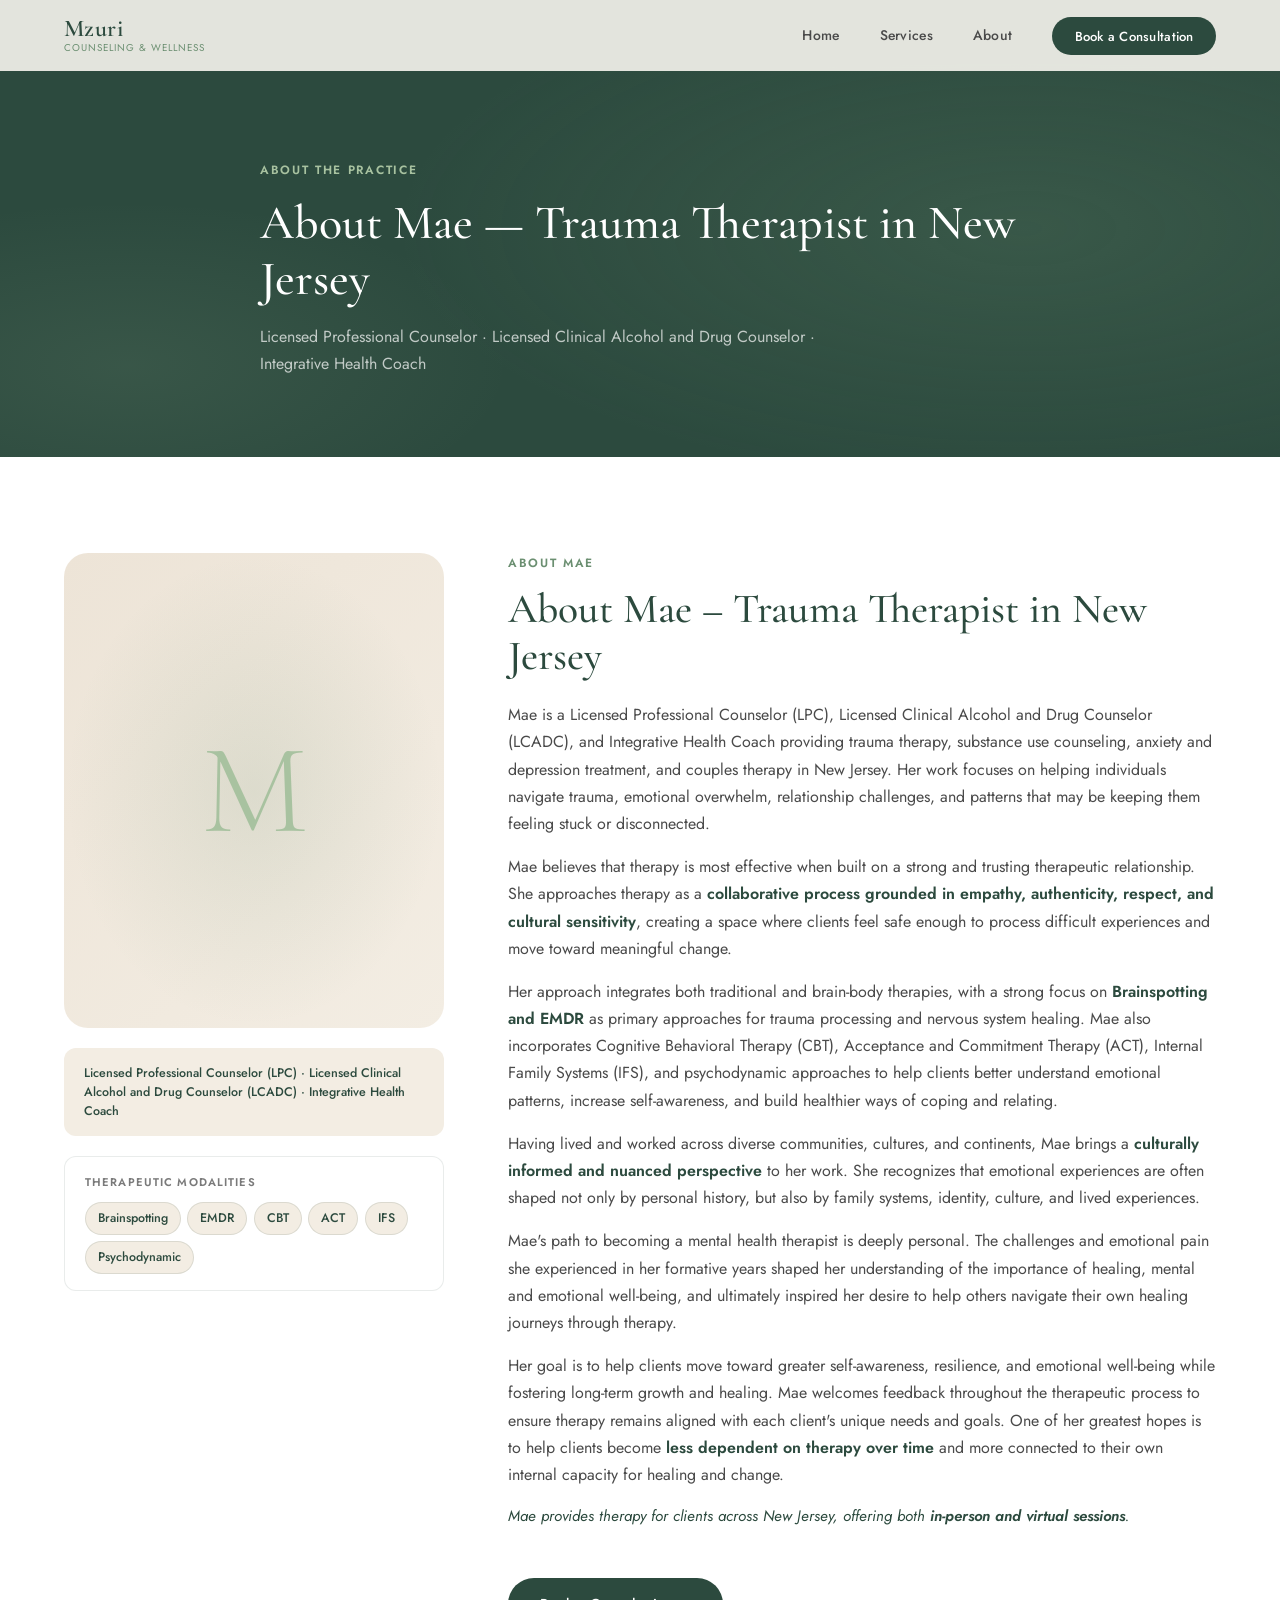
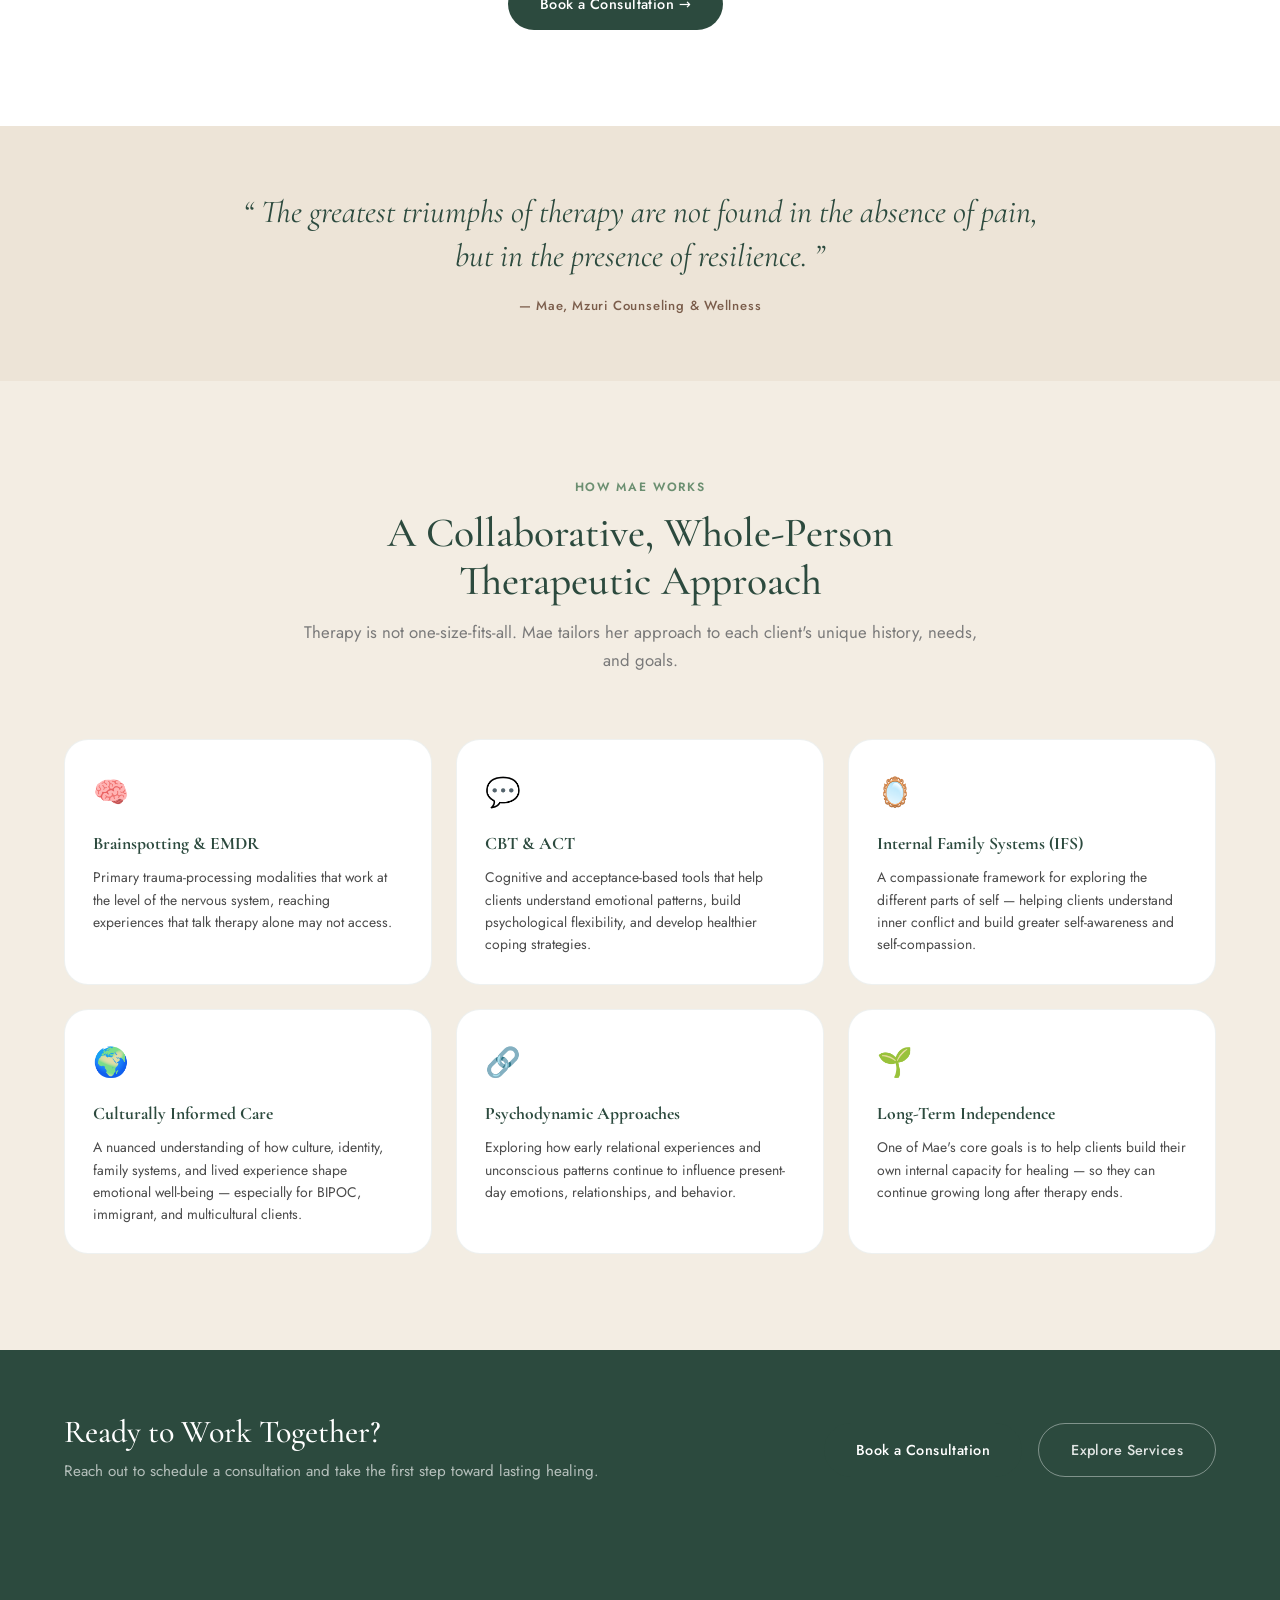
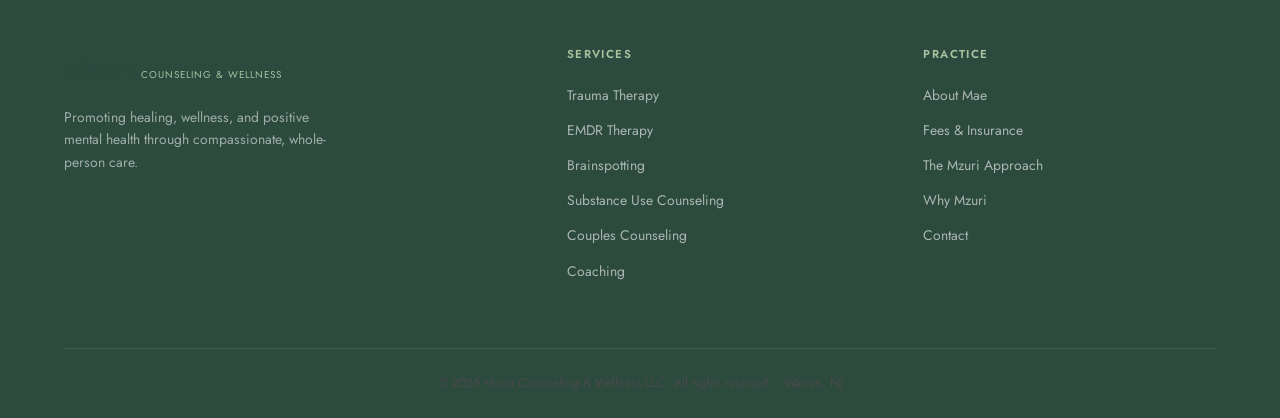
==== about.html @ 29becb75 "Version 2.0 Initial commit of V2.0 with redesign and new green/olive theme" ====
<!DOCTYPE html>
<html lang="en">
<head>
  <meta charset="UTF-8" />
  <meta name="viewport" content="width=device-width, initial-scale=1.0" />
  <meta name="description" content="About Mae — Licensed Professional Counselor (LPC), LCADC, and Integrative Health Coach providing trauma therapy, EMDR, and Brainspotting in New Jersey." />
  <meta name="keywords" content="trauma therapist NJ, LPC New Jersey, EMDR therapist NJ, brainspotting therapist NJ, culturally informed therapy NJ, Mae Mzuri Counseling" />
  <meta name="author" content="Mzuri Counseling & Wellness LLC" />
  <title>About Mae | Trauma Therapist NJ | Mzuri Counseling</title>
  <link rel="stylesheet" href="styles.css" />
  <link rel="preconnect" href="https://fonts.googleapis.com" />
  <link rel="preconnect" href="https://fonts.gstatic.com" crossorigin />
  <link href="https://fonts.googleapis.com/css2?family=Cormorant+Garamond:ital,wght@0,300;0,400;0,500;0,600;1,300;1,400&family=Jost:wght@300;400;500;600&display=swap" rel="stylesheet" />
</head>
<body class="page-about">

  <header class="site-header" id="site-header">
    <div class="container header-inner">
      <a href="index.html" class="logo">
        <span class="logo-primary">Mzuri</span>
        <span class="logo-secondary">Counseling &amp; Wellness</span>
      </a>
      <nav class="main-nav" id="main-nav">
        <ul>
          <li><a href="index.html" class="nav-link">Home</a></li>
          <li><a href="services.html" class="nav-link">Services</a></li>
          <li><a href="about.html" class="nav-link active">About</a></li>
          <li><a href="index.html#contact" class="nav-link nav-cta">Book a Consultation</a></li>
        </ul>
      </nav>
      <button class="hamburger" id="hamburger" aria-label="Toggle menu">
        <span></span><span></span><span></span>
      </button>
    </div>
  </header>

  <!-- PAGE HERO -->
  <section class="page-hero">
    <div class="container page-hero-content">
      <p class="hero-eyebrow">About the Practice</p>
      <h1>About Mae — Trauma Therapist in New Jersey</h1>
      <p class="hero-sub">Licensed Professional Counselor · Licensed Clinical Alcohol and Drug Counselor · Integrative Health Coach</p>
    </div>
  </section>

  <!-- MAIN ABOUT SECTION -->
  <section class="about section-pad" id="about">
    <div class="container about-grid">
      <div class="about-visual fade-in">
        <div class="about-photo-frame">
          <div class="about-photo-placeholder">
            <span class="about-initials">M</span>
          </div>
          <div class="about-badge-card">
            <p class="about-badge-text">Licensed Professional Counselor (LPC) · Licensed Clinical Alcohol and Drug Counselor (LCADC) · Integrative Health Coach</p>
          </div>
          <div class="about-modalities">
            <p class="about-modalities-label">Therapeutic Modalities</p>
            <div class="about-modality-tags">
              <span>Brainspotting</span>
              <span>EMDR</span>
              <span>CBT</span>
              <span>ACT</span>
              <span>IFS</span>
              <span>Psychodynamic</span>
            </div>
          </div>
        </div>
      </div>

      <div class="about-text fade-in delay-1">
        <p class="section-eyebrow">About Mae</p>
        <h2>About Mae – Trauma Therapist in New Jersey</h2>

        <p>Mae is a Licensed Professional Counselor (LPC), Licensed Clinical Alcohol and Drug Counselor (LCADC), and Integrative Health Coach providing trauma therapy, substance use counseling, anxiety and depression treatment, and couples therapy in New Jersey. Her work focuses on helping individuals navigate trauma, emotional overwhelm, relationship challenges, and patterns that may be keeping them feeling stuck or disconnected.</p>

        <p>Mae believes that therapy is most effective when built on a strong and trusting therapeutic relationship. She approaches therapy as a <strong>collaborative process grounded in empathy, authenticity, respect, and cultural sensitivity</strong>, creating a space where clients feel safe enough to process difficult experiences and move toward meaningful change.</p>

        <p>Her approach integrates both traditional and brain-body therapies, with a strong focus on <strong>Brainspotting and EMDR</strong> as primary approaches for trauma processing and nervous system healing. Mae also incorporates Cognitive Behavioral Therapy (CBT), Acceptance and Commitment Therapy (ACT), Internal Family Systems (IFS), and psychodynamic approaches to help clients better understand emotional patterns, increase self-awareness, and build healthier ways of coping and relating.</p>

        <p>Having lived and worked across diverse communities, cultures, and continents, Mae brings a <strong>culturally informed and nuanced perspective</strong> to her work. She recognizes that emotional experiences are often shaped not only by personal history, but also by family systems, identity, culture, and lived experiences.</p>

        <p>Mae's path to becoming a mental health therapist is deeply personal. The challenges and emotional pain she experienced in her formative years shaped her understanding of the importance of healing, mental and emotional well-being, and ultimately inspired her desire to help others navigate their own healing journeys through therapy.</p>

        <p>Her goal is to help clients move toward greater self-awareness, resilience, and emotional well-being while fostering long-term growth and healing. Mae welcomes feedback throughout the therapeutic process to ensure therapy remains aligned with each client's unique needs and goals. One of her greatest hopes is to help clients become <strong>less dependent on therapy over time</strong> and more connected to their own internal capacity for healing and change.</p>

        <p class="about-footer-note">Mae provides therapy for clients across New Jersey, offering both <strong>in-person and virtual sessions</strong>.</p>
        <a href="index.html#contact" class="btn btn-primary mt-2">Book a Consultation →</a>
      </div>
    </div>
  </section>

  <!-- QUOTE BANNER -->
  <section class="quote-banner">
    <div class="container">
      <blockquote class="site-quote fade-in">
        The greatest triumphs of therapy are not found in the absence of pain, but in the presence of resilience.
      </blockquote>
      <p class="site-quote-attr fade-in delay-1">— Mae, Mzuri Counseling &amp; Wellness</p>
    </div>
  </section>

  <!-- APPROACH DETAIL -->
  <section class="about-approach section-pad">
    <div class="container">
      <div class="section-header fade-in">
        <p class="section-eyebrow">How Mae Works</p>
        <h2>A Collaborative, Whole-Person Therapeutic Approach</h2>
        <p class="section-sub">Therapy is not one-size-fits-all. Mae tailors her approach to each client's unique history, needs, and goals.</p>
      </div>
      <div class="approach-detail-grid">
        <div class="approach-detail-card fade-in">
          <div class="adc-icon">🧠</div>
          <h4>Brainspotting &amp; EMDR</h4>
          <p>Primary trauma-processing modalities that work at the level of the nervous system, reaching experiences that talk therapy alone may not access.</p>
        </div>
        <div class="approach-detail-card fade-in delay-1">
          <div class="adc-icon">💬</div>
          <h4>CBT &amp; ACT</h4>
          <p>Cognitive and acceptance-based tools that help clients understand emotional patterns, build psychological flexibility, and develop healthier coping strategies.</p>
        </div>
        <div class="approach-detail-card fade-in delay-2">
          <div class="adc-icon">🪞</div>
          <h4>Internal Family Systems (IFS)</h4>
          <p>A compassionate framework for exploring the different parts of self — helping clients understand inner conflict and build greater self-awareness and self-compassion.</p>
        </div>
        <div class="approach-detail-card fade-in">
          <div class="adc-icon">🌍</div>
          <h4>Culturally Informed Care</h4>
          <p>A nuanced understanding of how culture, identity, family systems, and lived experience shape emotional well-being — especially for BIPOC, immigrant, and multicultural clients.</p>
        </div>
        <div class="approach-detail-card fade-in delay-1">
          <div class="adc-icon">🔗</div>
          <h4>Psychodynamic Approaches</h4>
          <p>Exploring how early relational experiences and unconscious patterns continue to influence present-day emotions, relationships, and behavior.</p>
        </div>
        <div class="approach-detail-card fade-in delay-2">
          <div class="adc-icon">🌱</div>
          <h4>Long-Term Independence</h4>
          <p>One of Mae's core goals is to help clients build their own internal capacity for healing — so they can continue growing long after therapy ends.</p>
        </div>
      </div>
    </div>
  </section>

  <!-- ABOUT CTA -->
  <section class="home-cta">
    <div class="container home-cta-inner fade-in">
      <div class="home-cta-text">
        <h2>Ready to Work Together?</h2>
        <p>Reach out to schedule a consultation and take the first step toward lasting healing.</p>
      </div>
      <div class="home-cta-actions">
        <a href="index.html#contact" class="btn btn-primary">Book a Consultation</a>
        <a href="services.html" class="btn btn-ghost-light">Explore Services</a>
      </div>
    </div>
  </section>

  <footer class="site-footer">
    <div class="container footer-inner">
      <div class="footer-brand">
        <span class="logo-primary">Mzuri</span>
        <span class="logo-secondary">Counseling &amp; Wellness</span>
        <p class="footer-tagline">Promoting healing, wellness, and positive mental health through compassionate, whole-person care.</p>
      </div>
      <div class="footer-links">
        <h4>Services</h4>
        <ul>
          <li><a href="services.html#trauma">Trauma Therapy</a></li>
          <li><a href="services.html#emdr">EMDR Therapy</a></li>
          <li><a href="services.html#brainspotting">Brainspotting</a></li>
          <li><a href="services.html#substance">Substance Use Counseling</a></li>
          <li><a href="services.html#couples">Couples Counseling</a></li>
          <li><a href="services.html#coaching">Coaching</a></li>
        </ul>
      </div>
      <div class="footer-links">
        <h4>Practice</h4>
        <ul>
          <li><a href="about.html">About Mae</a></li>
          <li><a href="rates.html">Fees &amp; Insurance</a></li>
          <li><a href="index.html#approach">The Mzuri Approach</a></li>
          <li><a href="index.html#different">Why Mzuri</a></li>
          <li><a href="index.html#contact">Contact</a></li>
        </ul>
      </div>
    </div>
    <div class="footer-bottom">
      <p>© 2025 Mzuri Counseling &amp; Wellness LLC. All rights reserved. · Warren, NJ</p>
    </div>
  </footer>

  <script src="main.js"></script>
</body>
</html>
---- styles.css ----
/* =========================================
   MZURI COUNSELING & WELLNESS
   Stylesheet — Refined Organic + Modern
   ========================================= */

/* === TOKENS & VARIABLES === */
:root {
  /* Core palette — warm earth + sage green (same brand feel, elevated) */
  --clr-forest:    #2C4A3E;   /* deep forest green — primary */
  --clr-sage:      #6B8F71;   /* sage green — secondary */
  --clr-sage-lt:   #A8C2A0;   /* light sage */
  --clr-earth:     #7A5C4A;   /* warm earth brown — accent */
  --clr-cream:     #F8F5EF;   /* warm off-white */
  --clr-sand:      #EDE4D7;   /* sand — card backgrounds */
  --clr-parchment: #F3EDE3;   /* parchment — section bg */
  --clr-text:      #2A2A2A;   /* near-black text */
  --clr-text-md:   #4A4A4A;   /* mid-grey text */
  --clr-text-lt:   #7A7A7A;   /* light text */
  --clr-white:     #FFFFFF;

  /* Typography */
  --font-display: 'Cormorant Garamond', Georgia, serif;
  --font-body:    'Jost', system-ui, sans-serif;

  /* Spacing */
  --sp-xs:   0.5rem;
  --sp-sm:   1rem;
  --sp-md:   2rem;
  --sp-lg:   4rem;
  --sp-xl:   6rem;
  --sp-2xl:  8rem;

  /* Radii */
  --r-sm:  4px;
  --r-md:  12px;
  --r-lg:  24px;
  --r-xl:  40px;

  /* Shadows */
  --shadow-card: 0 4px 24px rgba(44, 74, 62, 0.10);
  --shadow-lift: 0 12px 40px rgba(44, 74, 62, 0.15);

  /* Transitions */
  --ease: cubic-bezier(0.4, 0, 0.2, 1);
}

/* === RESET & BASE === */
*, *::before, *::after { box-sizing: border-box; margin: 0; padding: 0; }

html {
  scroll-behavior: smooth;
  font-size: 16px;
}

body {
  font-family: var(--font-body);
  color: var(--clr-text);
  background: var(--clr-cream);
  line-height: 1.7;
  overflow-x: hidden;
}

img { display: block; max-width: 100%; }

a { color: inherit; text-decoration: none; }

ul { list-style: none; }

/* === UTILITY === */
.container {
  width: 90%;
  max-width: 1180px;
  margin: 0 auto;
}

.section-pad {
  padding: var(--sp-xl) 0;
}

.mt-2 { margin-top: var(--sp-md) !important; display: inline-block; }

/* === TYPOGRAPHY === */
h1, h2, h3 {
  font-family: var(--font-display);
  font-weight: 500;
  line-height: 1.15;
  color: var(--clr-forest);
}

h1 { font-size: clamp(2rem, 5vw, 3.4rem); }
h2 { font-size: clamp(1.7rem, 3.5vw, 2.6rem); }
h3 { font-size: clamp(1.2rem, 2vw, 1.5rem); }

p { color: var(--clr-text-md); margin-bottom: 1rem; }
p:last-child { margin-bottom: 0; }

strong { color: var(--clr-forest); font-weight: 600; }

.section-eyebrow {
  font-family: var(--font-body);
  font-size: 0.75rem;
  font-weight: 600;
  letter-spacing: 0.14em;
  text-transform: uppercase;
  color: var(--clr-sage);
  margin-bottom: 0.75rem;
}

.section-header {
  text-align: center;
  max-width: 680px;
  margin: 0 auto var(--sp-lg);
}

.section-header h2 { margin-bottom: 0.75rem; }
.section-header .section-sub { color: var(--clr-text-lt); font-size: 1.05rem; }

/* === BUTTONS === */
.btn {
  display: inline-flex;
  align-items: center;
  justify-content: center;
  gap: 0.5rem;
  padding: 0.85rem 2rem;
  border-radius: var(--r-xl);
  font-family: var(--font-body);
  font-size: 0.9rem;
  font-weight: 500;
  letter-spacing: 0.03em;
  cursor: pointer;
  border: none;
  transition: all 0.25s var(--ease);
  text-decoration: none;
}

.btn-primary {
  background: var(--clr-forest);
  color: var(--clr-white);
}

.btn-primary:hover {
  background: var(--clr-sage);
  transform: translateY(-2px);
  box-shadow: var(--shadow-lift);
}

.btn-ghost {
  background: transparent;
  color: var(--clr-forest);
  border: 1.5px solid var(--clr-forest);
}

.btn-ghost:hover {
  background: var(--clr-forest);
  color: var(--clr-white);
  transform: translateY(-2px);
}

.btn-full { width: 100%; }

/* === FADE-IN ANIMATION === */
.fade-in {
  opacity: 0;
  transform: translateY(28px);
  transition: opacity 0.7s var(--ease), transform 0.7s var(--ease);
}
.fade-in.visible {
  opacity: 1;
  transform: translateY(0);
}
.delay-1 { transition-delay: 0.15s; }
.delay-2 { transition-delay: 0.3s; }

/* =========================================
   HEADER / NAV
   ========================================= */
.site-header {
  position: fixed;
  top: 0;
  left: 0;
  right: 0;
  z-index: 100;
  background: rgba(248, 245, 239, 0.9);
  backdrop-filter: blur(16px);
  -webkit-backdrop-filter: blur(16px);
  border-bottom: 1px solid transparent;
  transition: border-color 0.3s, box-shadow 0.3s;
}

.site-header.scrolled {
  border-color: rgba(44, 74, 62, 0.12);
  box-shadow: 0 2px 20px rgba(44, 74, 62, 0.08);
}

.header-inner {
  display: flex;
  align-items: center;
  justify-content: space-between;
  height: 70px;
}

.logo {
  display: flex;
  flex-direction: column;
  line-height: 1.1;
}

.logo-primary {
  font-family: var(--font-display);
  font-size: 1.5rem;
  font-weight: 600;
  color: var(--clr-forest);
  letter-spacing: 0.02em;
}

.logo-secondary {
  font-family: var(--font-body);
  font-size: 0.62rem;
  font-weight: 400;
  letter-spacing: 0.1em;
  text-transform: uppercase;
  color: var(--clr-sage);
}

.main-nav ul {
  display: flex;
  align-items: center;
  gap: 2.5rem;
}

.nav-link {
  font-size: 0.87rem;
  font-weight: 500;
  color: var(--clr-text-md);
  letter-spacing: 0.02em;
  position: relative;
  transition: color 0.2s;
}

.nav-link::after {
  content: '';
  position: absolute;
  left: 0; bottom: -3px;
  width: 0; height: 1.5px;
  background: var(--clr-sage);
  transition: width 0.25s var(--ease);
}

.nav-link:hover { color: var(--clr-forest); }
.nav-link:hover::after { width: 100%; }

.nav-cta {
  background: var(--clr-forest);
  color: var(--clr-white) !important;
  padding: 0.6rem 1.4rem;
  border-radius: var(--r-xl);
  font-size: 0.82rem;
  transition: background 0.2s, transform 0.2s;
}

.nav-cta::after { display: none; }
.nav-cta:hover { background: var(--clr-sage) !important; transform: translateY(-1px); }

/* Hamburger */
.hamburger {
  display: none;
  flex-direction: column;
  gap: 5px;
  background: none;
  border: none;
  cursor: pointer;
  padding: 4px;
}

.hamburger span {
  display: block;
  width: 24px;
  height: 2px;
  background: var(--clr-forest);
  transition: all 0.3s var(--ease);
}

.hamburger.open span:nth-child(1) { transform: translateY(7px) rotate(45deg); }
.hamburger.open span:nth-child(2) { opacity: 0; transform: scaleX(0); }
.hamburger.open span:nth-child(3) { transform: translateY(-7px) rotate(-45deg); }

/* =========================================
   HERO
   ========================================= */
.hero {
  position: relative;
  min-height: 100vh;
  display: flex;
  align-items: center;
  overflow: hidden;
  background: var(--clr-cream);
  padding-top: 70px;
}

.hero-bg {
  position: absolute;
  inset: 0;
  background:
    radial-gradient(ellipse 80% 80% at 70% 40%, rgba(107,143,113,0.13) 0%, transparent 70%),
    radial-gradient(ellipse 60% 60% at 20% 80%, rgba(168,194,160,0.12) 0%, transparent 60%);
  pointer-events: none;
}

/* Subtle leaf pattern overlay */
.hero-bg::after {
  content: '';
  position: absolute;
  inset: 0;
  background-image:
    radial-gradient(circle 1px at 15% 25%, rgba(44,74,62,0.08) 1px, transparent 1px),
    radial-gradient(circle 1px at 55% 65%, rgba(44,74,62,0.06) 1px, transparent 1px),
    radial-gradient(circle 1px at 80% 20%, rgba(44,74,62,0.05) 1px, transparent 1px),
    radial-gradient(circle 1px at 35% 75%, rgba(44,74,62,0.07) 1px, transparent 1px);
  background-size: 600px 600px, 800px 800px, 500px 500px, 700px 700px;
}

.hero-content {
  display: grid;
  grid-template-columns: 1fr 380px;
  gap: var(--sp-lg);
  align-items: center;
  padding: var(--sp-2xl) 0 var(--sp-xl);
}

.hero-eyebrow {
  font-size: 0.75rem;
  font-weight: 600;
  letter-spacing: 0.14em;
  text-transform: uppercase;
  color: var(--clr-sage);
  margin-bottom: 1.25rem;
}

.hero-h1 {
  margin-bottom: 1.25rem;
  animation: fadeUp 0.9s var(--ease) both;
}

.hero-sub {
  font-size: 1.1rem;
  color: var(--clr-text-md);
  max-width: 540px;
  margin-bottom: 2rem;
  animation: fadeUp 0.9s 0.15s var(--ease) both;
}

.hero-ctas {
  display: flex;
  gap: 1rem;
  flex-wrap: wrap;
  animation: fadeUp 0.9s 0.3s var(--ease) both;
}

.hero-visual {
  animation: fadeUp 0.9s 0.45s var(--ease) both;
}

.hero-card {
  background: var(--clr-white);
  border: 1px solid rgba(44, 74, 62, 0.12);
  border-radius: var(--r-lg);
  padding: 2rem;
  box-shadow: var(--shadow-card);
  text-align: center;
}

.hero-card-icon {
  font-size: 2.5rem;
  margin-bottom: 1rem;
}

.hero-card-text {
  font-family: var(--font-display);
  font-size: 1.15rem;
  font-style: italic;
  color: var(--clr-forest);
  line-height: 1.5;
  margin: 0;
}

.hero-scroll-hint {
  position: absolute;
  bottom: 2rem;
  left: 50%;
  transform: translateX(-50%);
  display: flex;
  flex-direction: column;
  align-items: center;
  gap: 0.5rem;
  color: var(--clr-text-lt);
  font-size: 0.7rem;
  letter-spacing: 0.1em;
  text-transform: uppercase;
  animation: fadeUp 1s 0.8s var(--ease) both;
}

.scroll-line {
  width: 1px;
  height: 40px;
  background: linear-gradient(to bottom, var(--clr-sage), transparent);
  animation: scrollPulse 2s ease-in-out infinite;
}

@keyframes fadeUp {
  from { opacity: 0; transform: translateY(24px); }
  to   { opacity: 1; transform: translateY(0); }
}

@keyframes scrollPulse {
  0%, 100% { opacity: 0.4; transform: scaleY(1); }
  50%       { opacity: 1;   transform: scaleY(1.15); }
}

/* =========================================
   INTRO SECTION
   ========================================= */
.intro { background: var(--clr-white); }

.intro-grid {
  display: grid;
  grid-template-columns: 1fr 1fr;
  gap: var(--sp-lg);
  align-items: start;
}

.intro-text h2 { margin-bottom: 1.25rem; }

.intro-focus {
  background: var(--clr-parchment);
  border-radius: var(--r-lg);
  padding: 2rem;
}

.focus-heading {
  font-family: var(--font-body);
  font-size: 0.75rem;
  font-weight: 600;
  letter-spacing: 0.12em;
  text-transform: uppercase;
  color: var(--clr-sage);
  margin-bottom: 1rem;
}

.focus-list {
  display: flex;
  flex-direction: column;
  gap: 0.6rem;
}

.focus-list li a {
  display: flex;
  align-items: center;
  gap: 0.6rem;
  font-size: 0.9rem;
  color: var(--clr-forest);
  font-weight: 500;
  transition: color 0.2s, gap 0.2s;
}

.focus-list li a::before {
  content: '→';
  font-size: 0.8rem;
  color: var(--clr-sage);
  transition: transform 0.2s;
}

.focus-list li a:hover { color: var(--clr-sage); }
.focus-list li a:hover::before { transform: translateX(4px); }

/* =========================================
   APPROACH SECTION
   ========================================= */
.approach {
  background: var(--clr-forest);
  color: var(--clr-white);
  position: relative;
  overflow: hidden;
}

.approach::before {
  content: '"';
  font-family: var(--font-display);
  font-size: 30rem;
  line-height: 1;
  position: absolute;
  top: -8rem;
  left: -3rem;
  color: rgba(255,255,255,0.03);
  pointer-events: none;
  user-select: none;
}

.approach-badge {
  display: inline-block;
  font-size: 0.72rem;
  font-weight: 600;
  letter-spacing: 0.14em;
  text-transform: uppercase;
  color: var(--clr-sage-lt);
  margin-bottom: var(--sp-md);
}

.approach-grid {
  display: grid;
  grid-template-columns: 1fr 1fr;
  gap: var(--sp-lg);
  align-items: start;
}

.approach-quote blockquote {
  font-family: var(--font-display);
  font-size: clamp(1.5rem, 3vw, 2.2rem);
  font-weight: 400;
  font-style: italic;
  color: var(--clr-cream);
  line-height: 1.35;
  border-left: 3px solid var(--clr-sage-lt);
  padding-left: 1.5rem;
}

.approach-body p { color: rgba(255,255,255,0.75); }
.approach-body strong { color: var(--clr-cream); }

.approach-pillars {
  display: grid;
  grid-template-columns: 1fr 1fr;
  gap: 1rem;
  margin-top: 2rem;
}

.pillar {
  display: flex;
  align-items: center;
  gap: 0.6rem;
  font-size: 0.85rem;
  color: rgba(255,255,255,0.7);
  font-weight: 500;
  background: rgba(255,255,255,0.06);
  padding: 0.75rem 1rem;
  border-radius: var(--r-md);
}

.pillar-icon { font-size: 1.1rem; }

/* =========================================
   SERVICES SECTION
   ========================================= */
.services { background: var(--clr-cream); }

.services-grid {
  display: grid;
  grid-template-columns: repeat(3, 1fr);
  gap: 1.5rem;
}

.service-card {
  background: var(--clr-white);
  border-radius: var(--r-lg);
  padding: 2rem;
  border: 1px solid rgba(44, 74, 62, 0.08);
  transition: transform 0.3s var(--ease), box-shadow 0.3s var(--ease);
  position: relative;
  overflow: hidden;
}

.service-card::before {
  content: '';
  position: absolute;
  top: 0; left: 0; right: 0;
  height: 3px;
  background: linear-gradient(90deg, var(--clr-forest), var(--clr-sage));
  transform: scaleX(0);
  transform-origin: left;
  transition: transform 0.3s var(--ease);
}

.service-card:hover {
  transform: translateY(-6px);
  box-shadow: var(--shadow-lift);
}

.service-card:hover::before { transform: scaleX(1); }

.service-number {
  font-family: var(--font-display);
  font-size: 3rem;
  font-weight: 300;
  color: rgba(44,74,62,0.08);
  line-height: 1;
  margin-bottom: -0.5rem;
}

.service-icon {
  font-size: 1.8rem;
  margin-bottom: 0.75rem;
}

.service-card h3 {
  margin-bottom: 0.75rem;
  font-size: 1.15rem;
}

.service-card p { font-size: 0.9rem; }

.service-sublist {
  margin-top: 0.75rem;
  display: flex;
  flex-direction: column;
  gap: 0.35rem;
}

.service-sublist li {
  font-size: 0.83rem;
  color: var(--clr-text-lt);
  padding-left: 1rem;
  position: relative;
}

.service-sublist li::before {
  content: '·';
  position: absolute;
  left: 0;
  color: var(--clr-sage);
  font-weight: 700;
}

/* =========================================
   DIFFERENTIATOR SECTION
   ========================================= */
.differentiator { background: var(--clr-parchment); }

.diff-grid {
  display: grid;
  grid-template-columns: 1fr 1fr;
  gap: var(--sp-lg);
  align-items: start;
}

.diff-text h2 { margin-bottom: 1.25rem; }

.diff-pillars {
  display: flex;
  flex-direction: column;
  gap: 1.25rem;
}

.diff-item {
  display: grid;
  grid-template-columns: 20px 1fr;
  gap: 1rem;
  align-items: start;
}

.diff-dot {
  width: 10px;
  height: 10px;
  border-radius: 50%;
  background: var(--clr-sage);
  margin-top: 0.3rem;
  flex-shrink: 0;
}

.diff-item strong {
  display: block;
  font-size: 0.95rem;
  margin-bottom: 0.25rem;
}

.diff-item p {
  font-size: 0.85rem;
  color: var(--clr-text-lt);
  margin: 0;
}

/* =========================================
   ABOUT SECTION
   ========================================= */
.about { background: var(--clr-white); }

.about-grid {
  display: grid;
  grid-template-columns: 380px 1fr;
  gap: var(--sp-lg);
  align-items: start;
}

.about-visual { position: relative; }

.about-photo-frame {
  display: flex;
  flex-direction: column;
  gap: 1.25rem;
}

.about-photo-placeholder {
  width: 100%;
  aspect-ratio: 4/5;
  background: linear-gradient(135deg, var(--clr-sand) 0%, var(--clr-parchment) 100%);
  border-radius: var(--r-lg);
  display: flex;
  align-items: center;
  justify-content: center;
  position: relative;
  overflow: hidden;
}

.about-photo-placeholder::after {
  content: '';
  position: absolute;
  inset: 0;
  background: radial-gradient(ellipse at center, rgba(107,143,113,0.15) 0%, transparent 70%);
}

.about-initials {
  font-family: var(--font-display);
  font-size: 8rem;
  font-weight: 300;
  color: var(--clr-sage-lt);
  position: relative;
  z-index: 1;
}

.about-badge-card {
  background: var(--clr-parchment);
  border-radius: var(--r-md);
  padding: 1rem 1.25rem;
}

.about-badge-text {
  font-size: 0.78rem;
  color: var(--clr-forest);
  font-weight: 500;
  line-height: 1.5;
  margin: 0;
}

.about-text h2 { margin-bottom: 1.25rem; }

.about-footer-note {
  font-style: italic;
  color: var(--clr-forest) !important;
  font-size: 0.95rem;
}

.about-modalities {
  background: var(--clr-white);
  border: 1px solid rgba(44, 74, 62, 0.1);
  border-radius: var(--r-md);
  padding: 1rem 1.25rem;
}

.about-modalities-label {
  font-size: 0.7rem;
  font-weight: 600;
  letter-spacing: 0.1em;
  text-transform: uppercase;
  color: var(--clr-text-lt);
  margin-bottom: 0.6rem;
}

.about-modality-tags {
  display: flex;
  flex-wrap: wrap;
  gap: 0.4rem;
}

.about-modality-tags span {
  font-size: 0.78rem;
  font-weight: 500;
  color: var(--clr-forest);
  background: var(--clr-parchment);
  border: 1px solid rgba(44, 74, 62, 0.12);
  border-radius: var(--r-xl);
  padding: 0.3rem 0.75rem;
}

.site-quote-attr {
  text-align: center;
  font-size: 0.82rem;
  font-weight: 500;
  letter-spacing: 0.06em;
  color: var(--clr-earth);
  margin-top: 1rem;
}

/* =========================================
   QUOTE BANNER
   ========================================= */
.quote-banner {
  background: var(--clr-sand);
  padding: var(--sp-lg) 0;
  text-align: center;
}

.site-quote {
  font-family: var(--font-display);
  font-size: clamp(1.3rem, 3vw, 2rem);
  font-style: italic;
  font-weight: 400;
  color: var(--clr-forest);
  max-width: 800px;
  margin: 0 auto;
  line-height: 1.4;
  quotes: "\201C" "\201D";
}

.site-quote::before { content: open-quote; }
.site-quote::after  { content: close-quote; }

/* =========================================
   CONTACT SECTION
   ========================================= */
.contact { background: var(--clr-cream); }

.contact-grid {
  display: grid;
  grid-template-columns: 1fr 1fr;
  gap: var(--sp-lg);
  align-items: start;
}

.contact-info h2 { margin-bottom: 1.25rem; }

.contact-details {
  display: flex;
  flex-direction: column;
  gap: 1.25rem;
  margin-top: 2rem;
}

.contact-item {
  display: grid;
  grid-template-columns: 2.5rem 1fr;
  gap: 0.75rem;
  align-items: start;
}

.contact-icon { font-size: 1.2rem; line-height: 1.5; }

.contact-item strong {
  display: block;
  font-size: 0.8rem;
  letter-spacing: 0.08em;
  text-transform: uppercase;
  color: var(--clr-text-lt);
  margin-bottom: 0.2rem;
}

.contact-item p, .contact-item a {
  font-size: 0.95rem;
  color: var(--clr-text-md);
  margin: 0;
}

.contact-item a:hover { color: var(--clr-forest); }

/* Form */
.contact-form-wrap {
  background: var(--clr-white);
  border-radius: var(--r-lg);
  padding: 2.5rem;
  box-shadow: var(--shadow-card);
  border: 1px solid rgba(44, 74, 62, 0.08);
}

.contact-form {
  display: flex;
  flex-direction: column;
  gap: 1.25rem;
}

.form-group {
  display: flex;
  flex-direction: column;
  gap: 0.35rem;
}

.form-group label {
  font-size: 0.78rem;
  font-weight: 600;
  letter-spacing: 0.06em;
  text-transform: uppercase;
  color: var(--clr-text-lt);
}

.form-group input,
.form-group select,
.form-group textarea {
  font-family: var(--font-body);
  font-size: 0.93rem;
  color: var(--clr-text);
  background: var(--clr-cream);
  border: 1.5px solid rgba(44, 74, 62, 0.15);
  border-radius: var(--r-sm);
  padding: 0.75rem 1rem;
  transition: border-color 0.2s, box-shadow 0.2s;
  outline: none;
  width: 100%;
}

.form-group input::placeholder,
.form-group textarea::placeholder {
  color: var(--clr-text-lt);
}

.form-group input:focus,
.form-group select:focus,
.form-group textarea:focus {
  border-color: var(--clr-sage);
  box-shadow: 0 0 0 3px rgba(107, 143, 113, 0.12);
}

.form-group select {
  cursor: pointer;
  appearance: none;
  background-image: url("data:image/svg+xml,%3Csvg xmlns='http://www.w3.org/2000/svg' width='16' height='16' fill='%236B8F71' viewBox='0 0 16 16'%3E%3Cpath d='M7.247 11.14 2.451 5.658C1.885 5.013 2.345 4 3.204 4h9.592a1 1 0 0 1 .753 1.659l-4.796 5.48a1 1 0 0 1-1.506 0z'/%3E%3C/svg%3E");
  background-repeat: no-repeat;
  background-position: right 1rem center;
  padding-right: 2.5rem;
}

.form-group textarea { resize: vertical; min-height: 100px; }

.form-disclaimer {
  font-size: 0.75rem;
  color: var(--clr-text-lt);
  text-align: center;
  margin: 0.5rem 0 0;
}

.form-success {
  text-align: center;
  padding: 3rem 2rem;
}

.success-icon { font-size: 3rem; margin-bottom: 1rem; }
.form-success h3 { color: var(--clr-forest); margin-bottom: 0.75rem; }
.form-success p  { color: var(--clr-text-md); }

/* =========================================
   FOOTER
   ========================================= */
.site-footer {
  background: var(--clr-forest);
  color: rgba(255,255,255,0.8);
  padding: var(--sp-xl) 0 0;
}

.footer-inner {
  display: grid;
  grid-template-columns: 1.5fr 1fr 1fr;
  gap: var(--sp-lg);
  padding-bottom: var(--sp-lg);
  border-bottom: 1px solid rgba(255,255,255,0.1);
}

.footer-brand .logo-primary  { font-size: 1.8rem; }
.footer-brand .logo-secondary { color: var(--clr-sage-lt); }
.footer-tagline {
  margin-top: 0.75rem;
  font-size: 0.87rem;
  color: rgba(255,255,255,0.55);
  max-width: 280px;
  line-height: 1.6;
}

.footer-links h4 {
  font-family: var(--font-body);
  font-size: 0.72rem;
  font-weight: 600;
  letter-spacing: 0.12em;
  text-transform: uppercase;
  color: var(--clr-sage-lt);
  margin-bottom: 1rem;
}

.footer-links ul {
  display: flex;
  flex-direction: column;
  gap: 0.5rem;
}

.footer-links a {
  font-size: 0.87rem;
  color: rgba(255,255,255,0.6);
  transition: color 0.2s;
}

.footer-links a:hover { color: var(--clr-white); }

.footer-bottom {
  text-align: center;
  padding: 1.5rem;
  font-size: 0.78rem;
  color: rgba(255,255,255,0.35);
}

/* =========================================
   NAV DROPDOWN
   ========================================= */
.nav-has-dropdown {
  position: relative;
}

.nav-dropdown {
  position: absolute;
  top: calc(100% + 12px);
  left: 50%;
  transform: translateX(-50%) translateY(8px);
  background: var(--clr-white);
  border: 1px solid rgba(44, 74, 62, 0.1);
  border-radius: var(--r-md);
  box-shadow: var(--shadow-lift);
  padding: 0.75rem 0;
  min-width: 200px;
  opacity: 0;
  pointer-events: none;
  transition: opacity 0.2s var(--ease), transform 0.2s var(--ease);
  z-index: 200;
}

.nav-dropdown::before {
  content: '';
  position: absolute;
  top: -6px;
  left: 50%;
  transform: translateX(-50%);
  width: 12px; height: 12px;
  background: var(--clr-white);
  border-left: 1px solid rgba(44,74,62,0.1);
  border-top: 1px solid rgba(44,74,62,0.1);
  transform: translateX(-50%) rotate(45deg);
}

.nav-has-dropdown:hover .nav-dropdown {
  opacity: 1;
  pointer-events: all;
  transform: translateX(-50%) translateY(0);
}

.nav-dropdown li a {
  display: block;
  padding: 0.5rem 1.25rem;
  font-size: 0.85rem;
  font-weight: 500;
  color: var(--clr-text-md);
  transition: color 0.15s, background 0.15s;
  white-space: nowrap;
}

.nav-dropdown li a:hover {
  color: var(--clr-forest);
  background: var(--clr-cream);
}

/* =========================================
   EMDR SPOTLIGHT SECTION
   ========================================= */
.emdr-spotlight {
  background: var(--clr-white);
  border-top: 1px solid rgba(44,74,62,0.07);
  border-bottom: 1px solid rgba(44,74,62,0.07);
}

.emdr-inner {
  display: grid;
  grid-template-columns: 1fr 1fr;
  gap: var(--sp-lg);
  align-items: start;
}

.emdr-text h2 { margin-bottom: 1.25rem; }

.emdr-cards {
  display: grid;
  grid-template-columns: 1fr 1fr;
  gap: 1rem;
}

.emdr-card {
  background: var(--clr-parchment);
  border-radius: var(--r-md);
  padding: 1.5rem;
  border: 1px solid rgba(44,74,62,0.07);
  transition: transform 0.25s var(--ease), box-shadow 0.25s var(--ease);
}

.emdr-card:hover {
  transform: translateY(-4px);
  box-shadow: var(--shadow-card);
}

.emdr-card-icon {
  font-size: 1.5rem;
  margin-bottom: 0.6rem;
}

.emdr-card h4 {
  font-family: var(--font-display);
  font-size: 1rem;
  font-weight: 600;
  color: var(--clr-forest);
  margin-bottom: 0.5rem;
}

.emdr-card p {
  font-size: 0.83rem;
  color: var(--clr-text-md);
  line-height: 1.6;
  margin: 0;
}

/* =========================================
   RESPONSIVE
   ========================================= */
@media (max-width: 1024px) {
  .services-grid {
    grid-template-columns: repeat(2, 1fr);
  }
  .hero-content {
    grid-template-columns: 1fr 300px;
  }
  .about-grid {
    grid-template-columns: 320px 1fr;
  }
}

@media (max-width: 768px) {
  :root {
    --sp-xl: 4rem;
    --sp-2xl: 5rem;
  }

  /* Nav */
  .hamburger { display: flex; }
  .main-nav {
    position: fixed;
    top: 70px;
    left: 0; right: 0;
    background: var(--clr-cream);
    padding: 2rem;
    transform: translateX(100%);
    transition: transform 0.3s var(--ease);
    border-top: 1px solid rgba(44,74,62,0.1);
    box-shadow: 0 20px 40px rgba(44,74,62,0.1);
  }
  .main-nav.open { transform: translateX(0); }
  .main-nav ul {
    flex-direction: column;
    align-items: flex-start;
    gap: 1.5rem;
  }
  .nav-link { font-size: 1.1rem; }
  .nav-cta { font-size: 0.9rem; }

  /* Hero */
  .hero-content {
    grid-template-columns: 1fr;
    padding: var(--sp-xl) 0 var(--sp-lg);
  }
  .hero-visual { display: none; }
  .hero-scroll-hint { display: none; }

  /* Grids → single column */
  .intro-grid,
  .approach-grid,
  .diff-grid,
  .about-grid,
  .contact-grid,
  .footer-inner {
    grid-template-columns: 1fr;
  }

  .services-grid { grid-template-columns: 1fr; }

  .about-photo-placeholder { aspect-ratio: 3/2; }

  .footer-inner { gap: 2.5rem; }

  /* EMDR spotlight */
  .emdr-inner { grid-template-columns: 1fr; }
  .emdr-cards { grid-template-columns: 1fr 1fr; }

  /* Dropdown becomes inline on mobile */
  .nav-has-dropdown { width: 100%; }
  .nav-dropdown {
    position: static;
    transform: none;
    opacity: 1;
    pointer-events: all;
    box-shadow: none;
    border: none;
    background: transparent;
    padding: 0 0 0 1rem;
    display: none;
  }
  .nav-has-dropdown.open .nav-dropdown { display: block; }
  .nav-dropdown::before { display: none; }
  .nav-dropdown li a {
    padding: 0.4rem 0;
    font-size: 0.95rem;
    color: var(--clr-sage);
  }
}

@media (max-width: 480px) {
  .hero-ctas { flex-direction: column; }
  .hero-ctas .btn { width: 100%; text-align: center; }
  .approach-pillars { grid-template-columns: 1fr; }
  .emdr-cards { grid-template-columns: 1fr; }
}

/* =========================================
   PAGE HERO (Services & About inner pages)
   ========================================= */
.page-hero {
  background: var(--clr-forest);
  padding: 10rem 0 5rem;
  position: relative;
  overflow: hidden;
}

.page-hero::before {
  content: '';
  position: absolute;
  inset: 0;
  background:
    radial-gradient(ellipse 70% 80% at 80% 50%, rgba(107,143,113,0.2) 0%, transparent 70%),
    radial-gradient(ellipse 50% 60% at 10% 80%, rgba(168,194,160,0.1) 0%, transparent 60%);
  pointer-events: none;
}

.page-hero-content {
  position: relative;
  z-index: 1;
  max-width: 760px;
}

.page-hero .hero-eyebrow {
  color: var(--clr-sage-lt);
  margin-bottom: 1rem;
}

.page-hero h1 {
  color: var(--clr-white);
  margin-bottom: 1rem;
  font-size: clamp(1.8rem, 4vw, 3rem);
}

.page-hero .hero-sub {
  color: rgba(255,255,255,0.7);
  font-size: 1rem;
  max-width: 600px;
}

/* =========================================
   HOME CTA BANNER
   ========================================= */
.home-cta {
  background: var(--clr-forest);
  padding: var(--sp-lg) 0;
}

.home-cta-inner {
  display: flex;
  align-items: center;
  justify-content: space-between;
  gap: var(--sp-md);
  flex-wrap: wrap;
}

.home-cta-text h2 {
  color: var(--clr-white);
  font-size: clamp(1.4rem, 2.5vw, 2rem);
  margin-bottom: 0.5rem;
}

.home-cta-text p {
  color: rgba(255,255,255,0.65);
  margin: 0;
  font-size: 0.95rem;
}

.home-cta-actions {
  display: flex;
  gap: 1rem;
  flex-shrink: 0;
  flex-wrap: wrap;
}

.btn-ghost-light {
  background: transparent;
  color: rgba(255,255,255,0.85);
  border: 1.5px solid rgba(255,255,255,0.4);
  padding: 0.85rem 2rem;
  border-radius: var(--r-xl);
  font-family: var(--font-body);
  font-size: 0.9rem;
  font-weight: 500;
  transition: all 0.25s var(--ease);
  display: inline-flex;
  align-items: center;
}

.btn-ghost-light:hover {
  background: rgba(255,255,255,0.1);
  border-color: rgba(255,255,255,0.7);
  color: var(--clr-white);
  transform: translateY(-2px);
}

/* =========================================
   APPROACH PHASES (Home)
   ========================================= */
.approach-phases {
  display: flex;
  flex-direction: column;
  gap: 1rem;
  margin: 1.5rem 0;
}

.phase {
  display: grid;
  grid-template-columns: 3rem 1fr;
  gap: 1rem;
  align-items: start;
}

.phase-num {
  font-family: var(--font-display);
  font-size: 1.5rem;
  font-weight: 300;
  color: var(--clr-sage-lt);
  line-height: 1.2;
}

.phase strong {
  display: block;
  color: var(--clr-cream);
  font-size: 0.95rem;
  margin-bottom: 0.2rem;
}

.phase p {
  color: rgba(255,255,255,0.6);
  font-size: 0.83rem;
  margin: 0;
}

/* =========================================
   ABOUT PAGE — APPROACH DETAIL GRID
   ========================================= */
.about-approach { background: var(--clr-parchment); }

.approach-detail-grid {
  display: grid;
  grid-template-columns: repeat(3, 1fr);
  gap: 1.5rem;
}

.approach-detail-card {
  background: var(--clr-white);
  border-radius: var(--r-lg);
  padding: 1.75rem;
  border: 1px solid rgba(44, 74, 62, 0.08);
  transition: transform 0.25s var(--ease), box-shadow 0.25s var(--ease);
}

.approach-detail-card:hover {
  transform: translateY(-5px);
  box-shadow: var(--shadow-card);
}

.adc-icon {
  font-size: 1.8rem;
  margin-bottom: 0.75rem;
}

.approach-detail-card h4 {
  font-family: var(--font-display);
  font-size: 1.1rem;
  color: var(--clr-forest);
  margin-bottom: 0.5rem;
}

.approach-detail-card p {
  font-size: 0.87rem;
  color: var(--clr-text-md);
  margin: 0;
  line-height: 1.6;
}

/* =========================================
   SERVICES PAGE — wider grid
   ========================================= */
.page-services .services-grid {
  grid-template-columns: repeat(3, 1fr);
}

/* =========================================
   RESPONSIVE ADDITIONS
   ========================================= */
@media (max-width: 1024px) {
  .approach-detail-grid { grid-template-columns: repeat(2, 1fr); }
  .page-services .services-grid { grid-template-columns: repeat(2, 1fr); }
}

@media (max-width: 768px) {
  .home-cta-inner { flex-direction: column; align-items: flex-start; }
  .home-cta-actions { width: 100%; }
  .home-cta-actions .btn { flex: 1; text-align: center; }
  .approach-detail-grid { grid-template-columns: 1fr; }
  .page-services .services-grid { grid-template-columns: 1fr; }
  .page-hero { padding: 8rem 0 4rem; }
  .approach-phases { gap: 0.75rem; }
}

/* =========================================
   RATES PAGE
   ========================================= */
.rates-layout {
  display: grid;
  grid-template-columns: 1fr 1fr;
  gap: var(--sp-lg);
  align-items: start;
}

.rates-block-header {
  display: flex;
  align-items: flex-start;
  gap: 1rem;
  margin-bottom: 1.5rem;
}

.rates-block-icon {
  font-size: 2rem;
  line-height: 1;
  flex-shrink: 0;
  margin-top: 0.2rem;
}

.rates-block-header h2 {
  font-size: clamp(1.3rem, 2.5vw, 1.8rem);
  margin-bottom: 0.25rem;
}

.rates-block-header .section-eyebrow {
  margin-bottom: 0.25rem;
}

/* Insurance cards */
.insurance-cards {
  display: flex;
  flex-direction: column;
  gap: 0.75rem;
  margin: 1.5rem 0;
}

.insurance-card {
  display: flex;
  align-items: center;
  gap: 1rem;
  background: var(--clr-white);
  border: 1px solid rgba(44, 74, 62, 0.1);
  border-radius: var(--r-md);
  padding: 1rem 1.25rem;
  transition: box-shadow 0.2s var(--ease), transform 0.2s var(--ease);
}

.insurance-card:hover {
  box-shadow: var(--shadow-card);
  transform: translateX(4px);
}

.insurance-logo-placeholder {
  width: 48px;
  height: 48px;
  border-radius: var(--r-sm);
  background: var(--clr-parchment);
  display: flex;
  align-items: center;
  justify-content: center;
  font-family: var(--font-body);
  font-size: 0.65rem;
  font-weight: 700;
  color: var(--clr-forest);
  letter-spacing: 0.05em;
  flex-shrink: 0;
}

.insurance-info {
  flex: 1;
  display: flex;
  flex-direction: column;
  gap: 0.15rem;
}

.insurance-info strong {
  font-size: 0.95rem;
  color: var(--clr-forest);
}

.insurance-info span {
  font-size: 0.78rem;
  color: var(--clr-text-lt);
}

.insurance-check {
  font-size: 1.1rem;
  color: var(--clr-sage);
  font-weight: 700;
  flex-shrink: 0;
}

/* Info note */
.rates-note {
  display: flex;
  gap: 0.75rem;
  align-items: flex-start;
  background: var(--clr-parchment);
  border-left: 3px solid var(--clr-sage);
  border-radius: 0 var(--r-sm) var(--r-sm) 0;
  padding: 1rem 1.25rem;
  margin-top: 0.5rem;
}

.rates-note-icon { font-size: 1rem; flex-shrink: 0; line-height: 1.6; }
.rates-note p   { font-size: 0.83rem; color: var(--clr-text-md); margin: 0; line-height: 1.6; }

/* Fee cards */
.fee-card {
  background: var(--clr-white);
  border: 1px solid rgba(44, 74, 62, 0.1);
  border-radius: var(--r-lg);
  padding: 1.75rem;
  margin-bottom: 1.25rem;
  position: relative;
  transition: box-shadow 0.25s var(--ease), transform 0.25s var(--ease);
}

.fee-card:hover {
  box-shadow: var(--shadow-lift);
  transform: translateY(-4px);
}

.fee-card-top {
  display: grid;
  grid-template-columns: auto 1fr auto;
  gap: 0.85rem 1rem;
  align-items: center;
  margin-bottom: 1rem;
}

.fee-icon { font-size: 1.8rem; line-height: 1; }

.fee-title h3 {
  font-size: 1.1rem;
  color: var(--clr-forest);
  margin-bottom: 0.15rem;
}

.fee-duration {
  font-size: 0.75rem;
  color: var(--clr-text-lt);
  font-weight: 500;
  letter-spacing: 0.04em;
}

.fee-price {
  text-align: right;
}

.fee-amount {
  display: block;
  font-family: var(--font-display);
  font-size: 2rem;
  font-weight: 500;
  color: var(--clr-forest);
  line-height: 1.1;
}

.fee-per {
  font-size: 0.72rem;
  color: var(--clr-text-lt);
  letter-spacing: 0.04em;
}

.fee-description {
  font-size: 0.87rem;
  color: var(--clr-text-md);
  line-height: 1.65;
  margin: 0 0 1rem;
}

.fee-badge {
  display: inline-block;
  font-size: 0.7rem;
  font-weight: 600;
  letter-spacing: 0.1em;
  text-transform: uppercase;
  color: var(--clr-earth);
  background: rgba(122, 92, 74, 0.08);
  border: 1px solid rgba(122, 92, 74, 0.2);
  border-radius: var(--r-xl);
  padding: 0.3rem 0.85rem;
}

/* FAQ section */
.rates-faq { background: var(--clr-parchment); }

.faq-grid {
  display: grid;
  grid-template-columns: repeat(3, 1fr);
  gap: 1.5rem;
}

.faq-item {
  background: var(--clr-white);
  border-radius: var(--r-md);
  padding: 1.5rem;
  border: 1px solid rgba(44, 74, 62, 0.07);
}

.faq-item h4 {
  font-family: var(--font-display);
  font-size: 1.05rem;
  color: var(--clr-forest);
  margin-bottom: 0.6rem;
  line-height: 1.3;
}

.faq-item p {
  font-size: 0.85rem;
  color: var(--clr-text-md);
  margin: 0;
  line-height: 1.65;
}

/* Responsive */
@media (max-width: 1024px) {
  .faq-grid { grid-template-columns: repeat(2, 1fr); }
}

@media (max-width: 768px) {
  .rates-layout { grid-template-columns: 1fr; }
  .faq-grid     { grid-template-columns: 1fr; }
  .fee-card-top { grid-template-columns: auto 1fr; grid-template-rows: auto auto; }
  .fee-price    { grid-column: 1 / -1; text-align: left; }
  .fee-amount   { font-size: 1.6rem; }
}
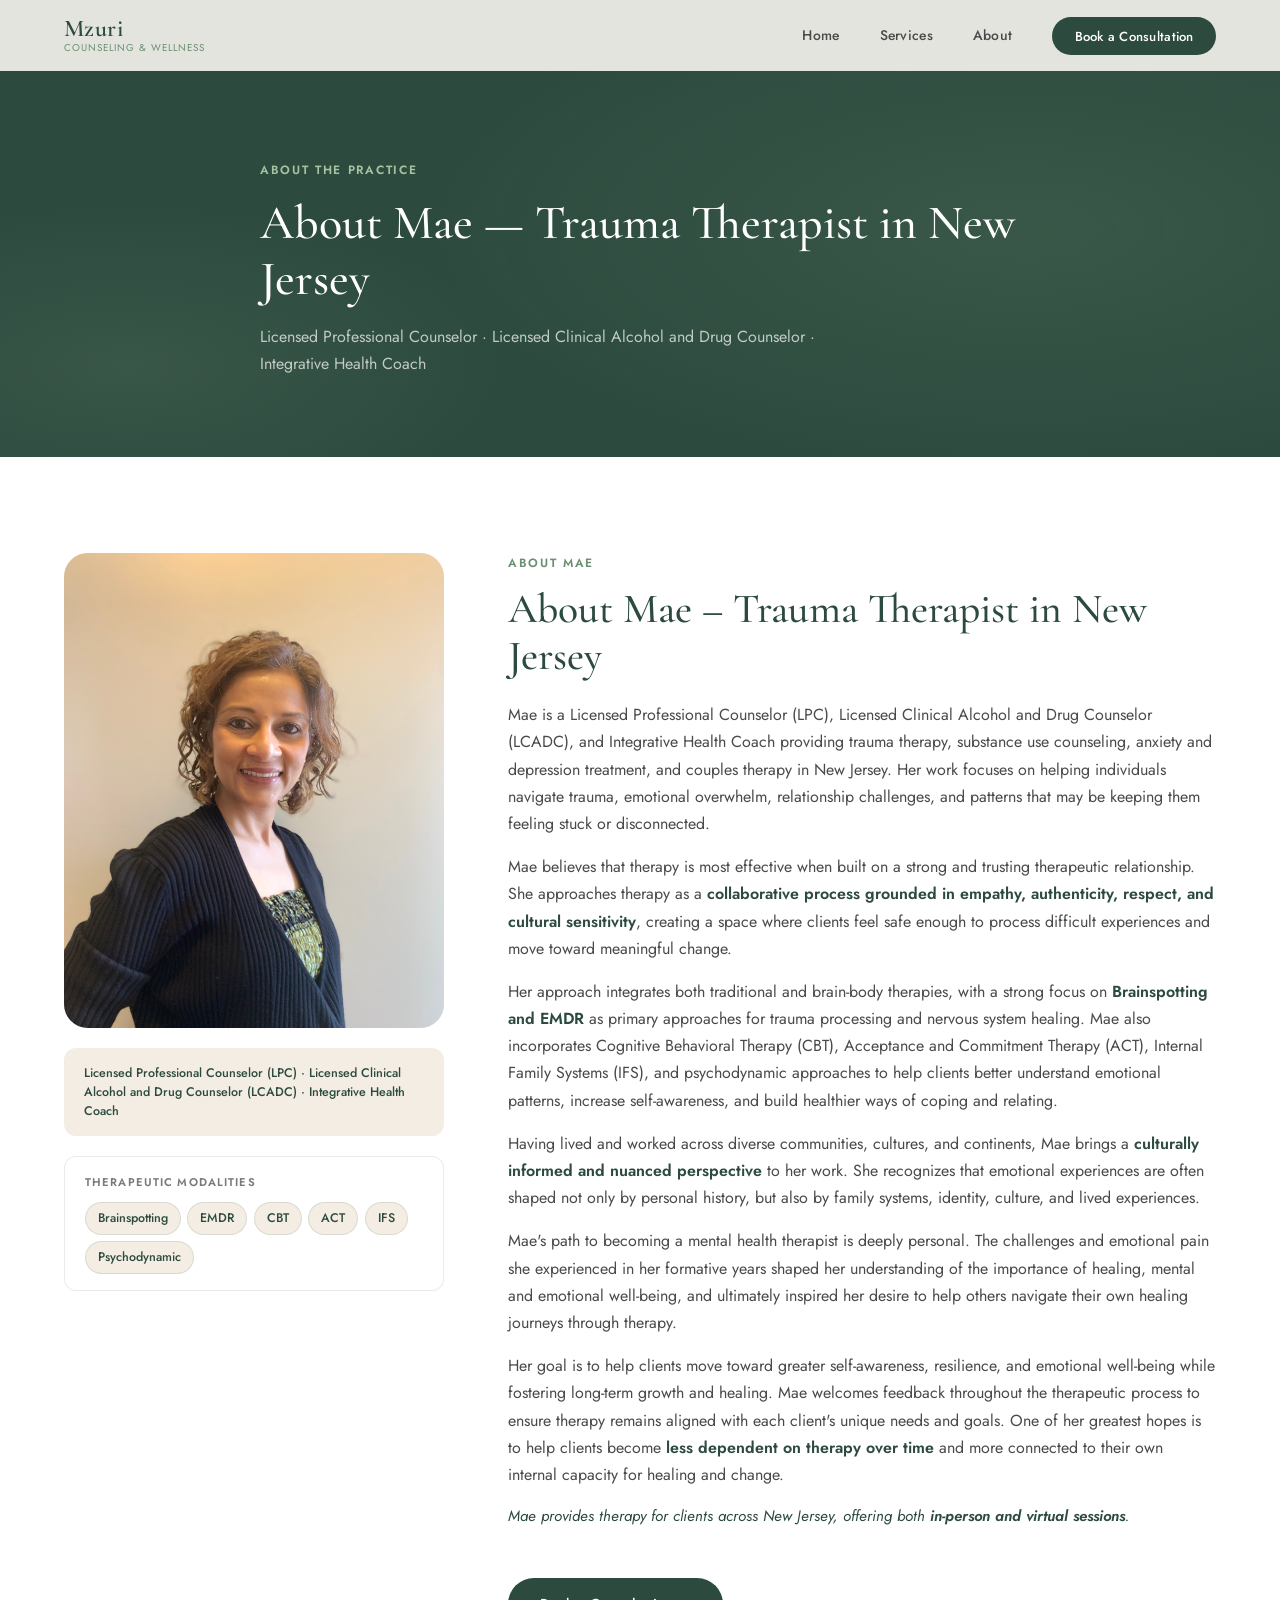
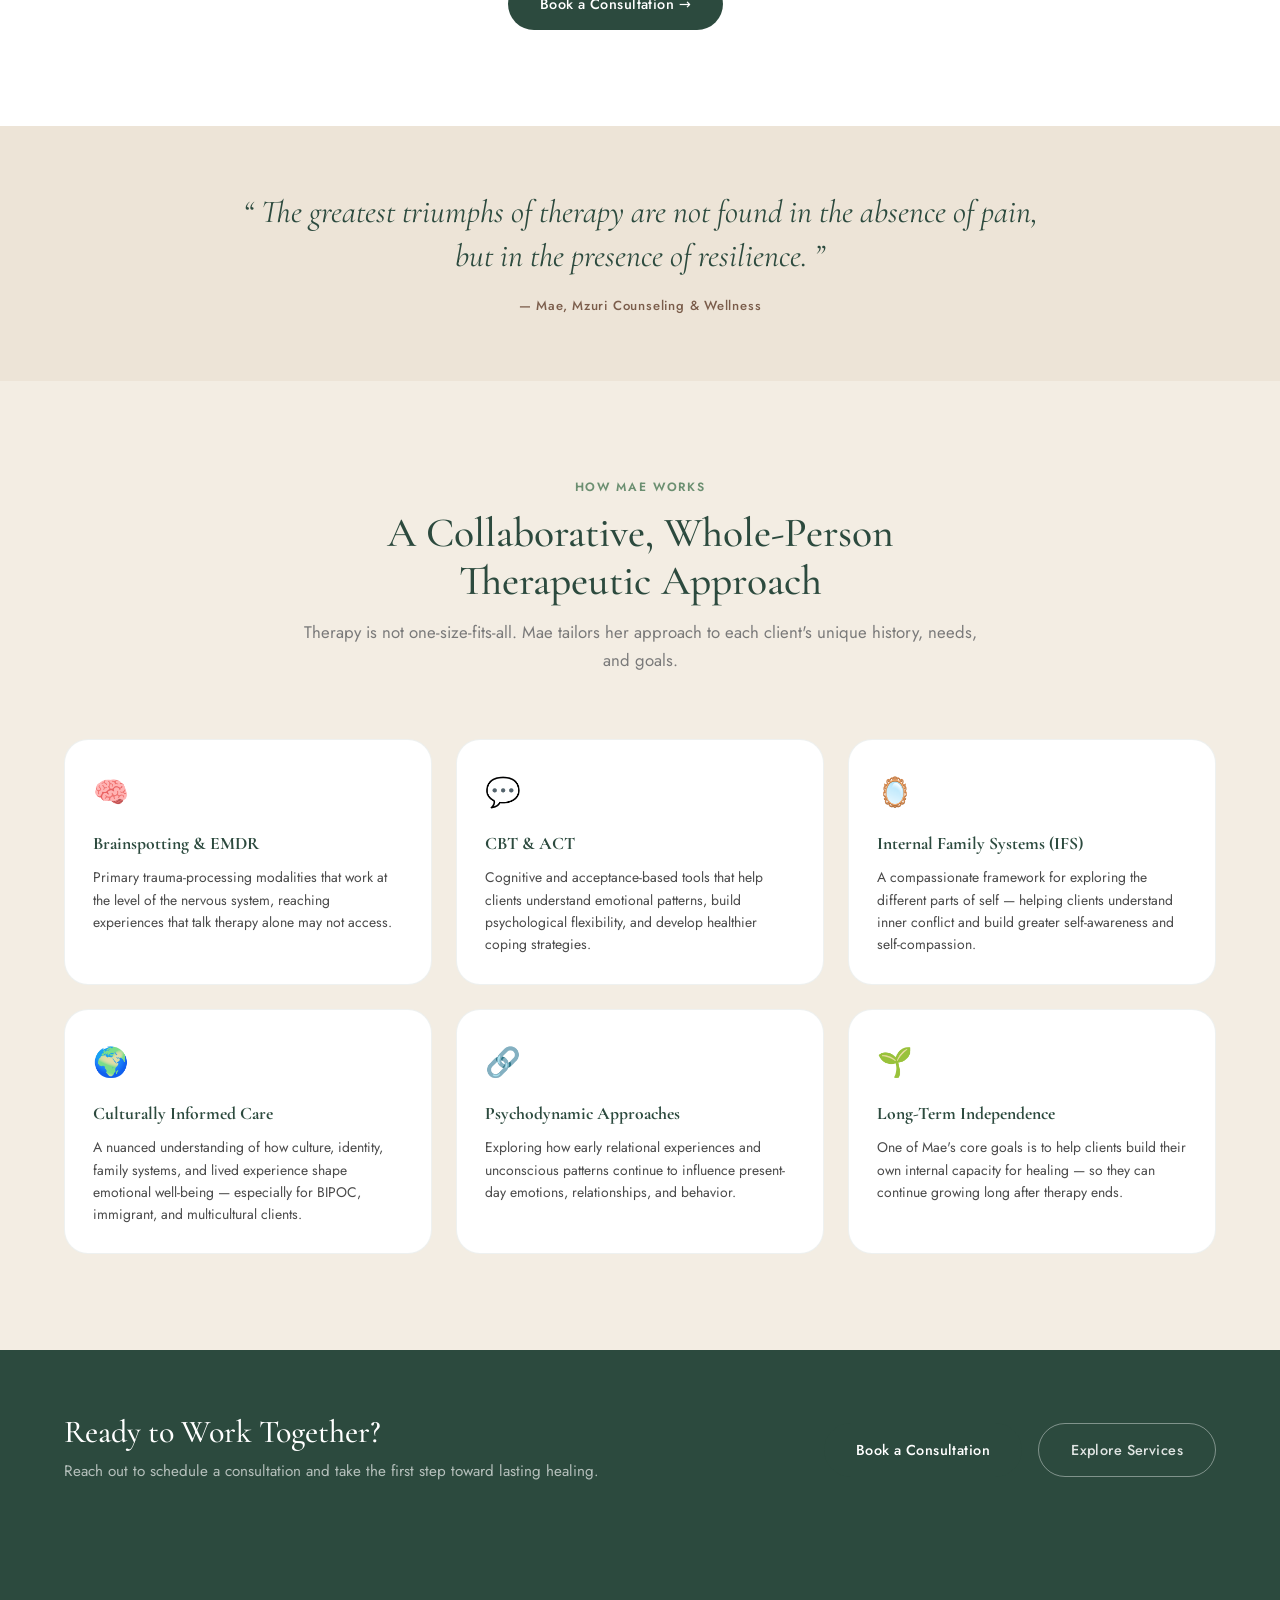
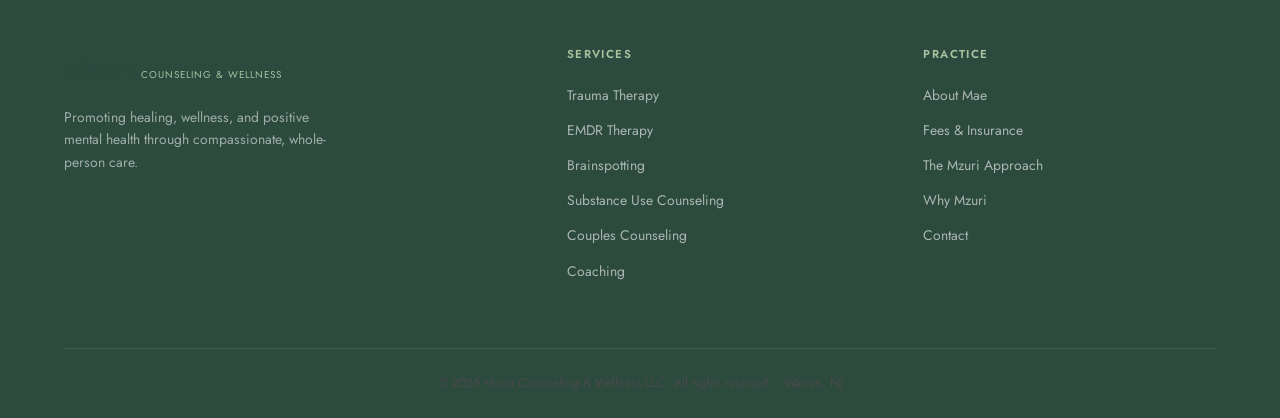
==== commit 310d90e0: "added image replaced the image placeholder with bio.jpg" ====
--- a/about.html
+++ b/about.html
@@ -49,7 +49,7 @@
       <div class="about-visual fade-in">
         <div class="about-photo-frame">
           <div class="about-photo-placeholder">
-            <span class="about-initials">M</span>
+            <img src="images\bio.jpg" alt="Maeraj Kazimi">
           </div>
           <div class="about-badge-card">
             <p class="about-badge-text">Licensed Professional Counselor (LPC) · Licensed Clinical Alcohol and Drug Counselor (LCADC) · Integrative Health Coach</p>
--- a/styles.css
+++ b/styles.css
@@ -700,20 +700,18 @@
 .about-photo-placeholder {
   width: 100%;
   aspect-ratio: 4/5;
-  background: linear-gradient(135deg, var(--clr-sand) 0%, var(--clr-parchment) 100%);
   border-radius: var(--r-lg);
-  display: flex;
-  align-items: center;
-  justify-content: center;
-  position: relative;
   overflow: hidden;
-}
-
-.about-photo-placeholder::after {
-  content: '';
-  position: absolute;
-  inset: 0;
-  background: radial-gradient(ellipse at center, rgba(107,143,113,0.15) 0%, transparent 70%);
+  display: block;
+  background: var(--clr-sand);
+}
+
+.about-photo-placeholder img {
+  width: 100%;
+  height: 100%;
+  object-fit: cover;
+  object-position: center top;
+  display: block;
 }
 
 .about-initials {
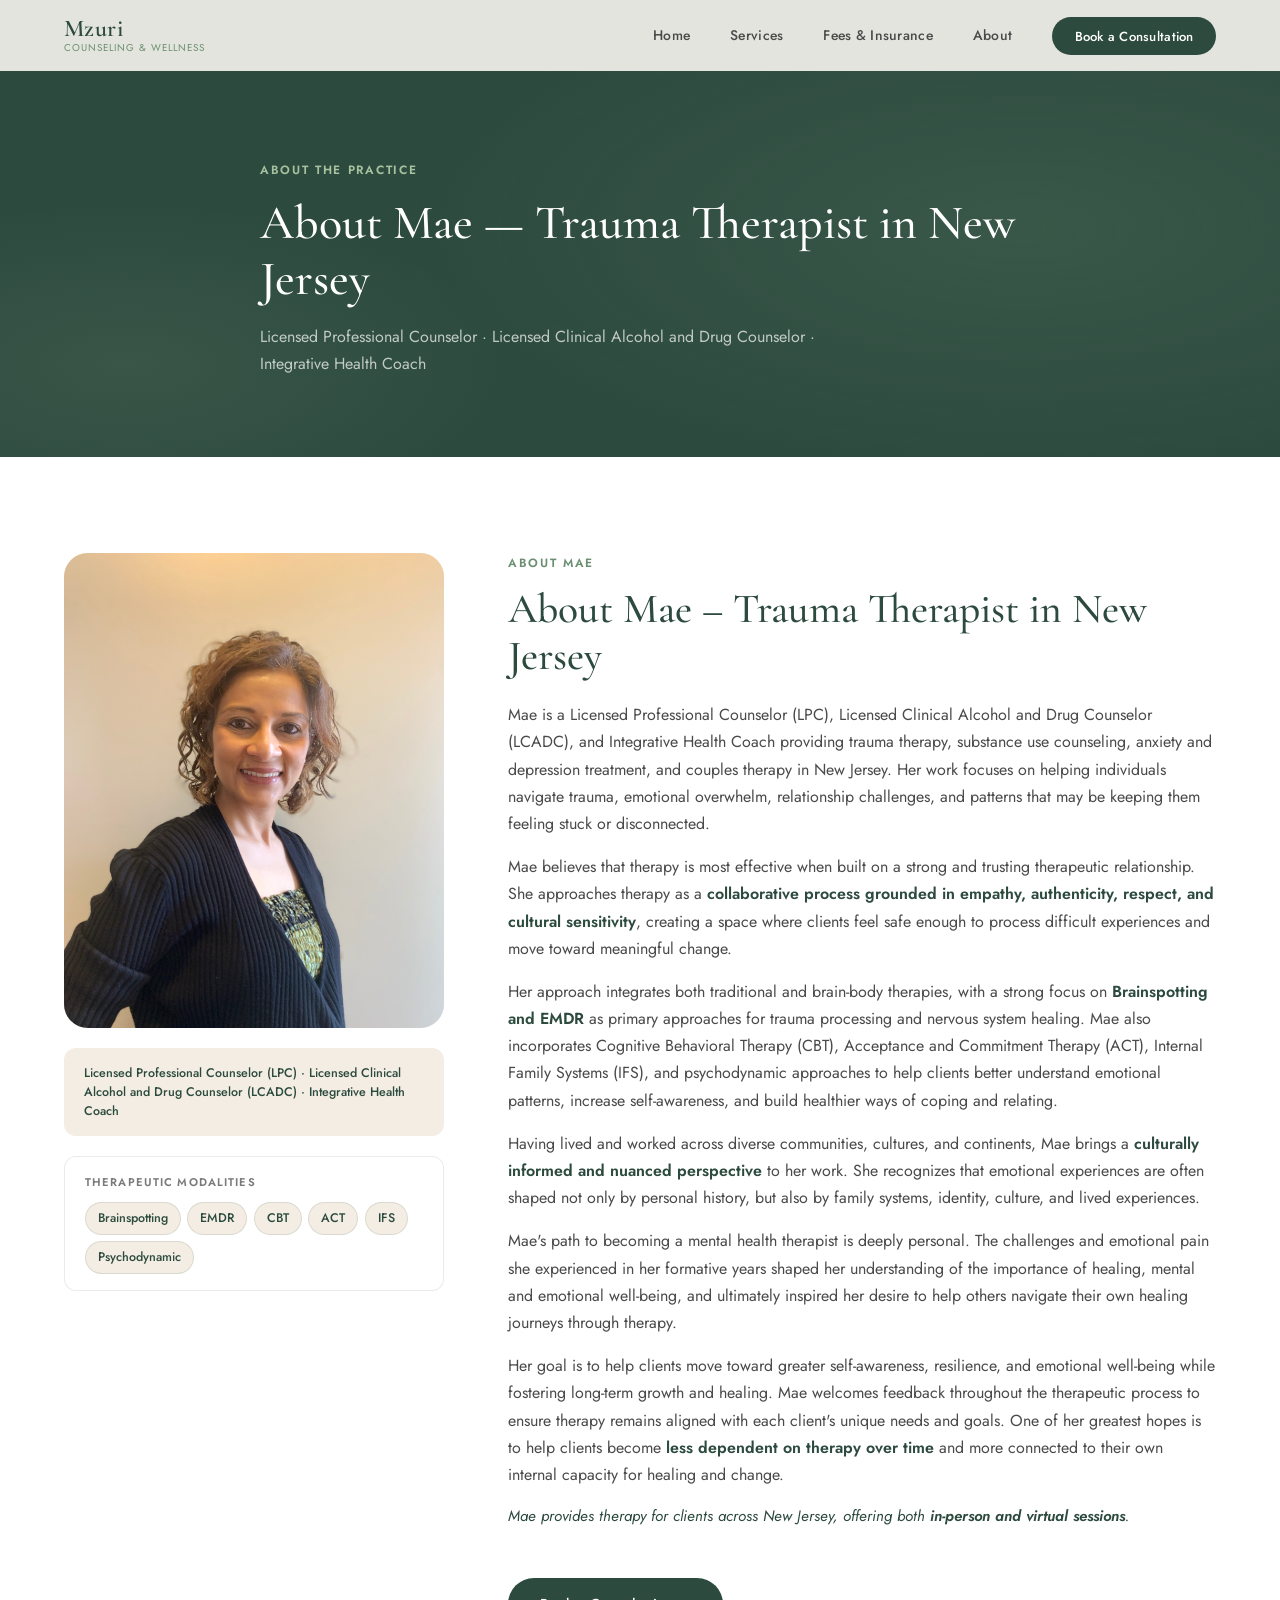
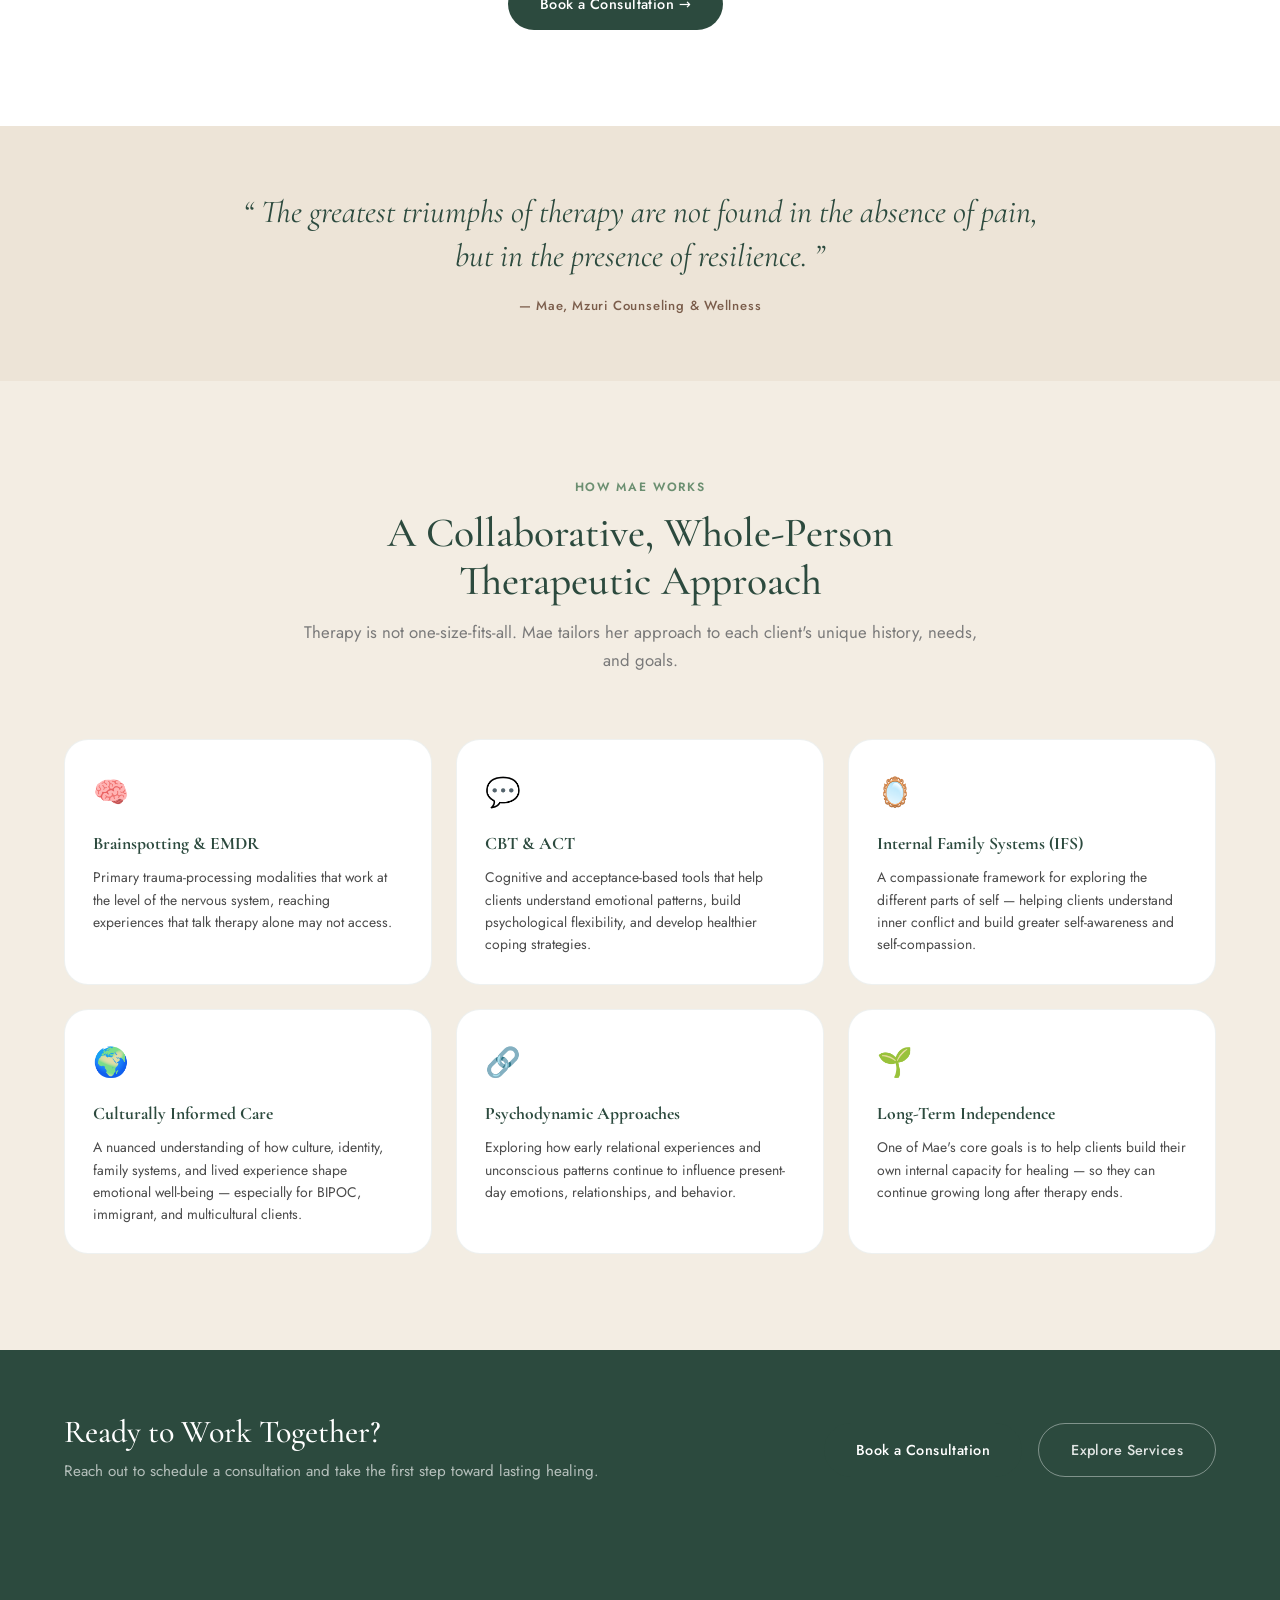
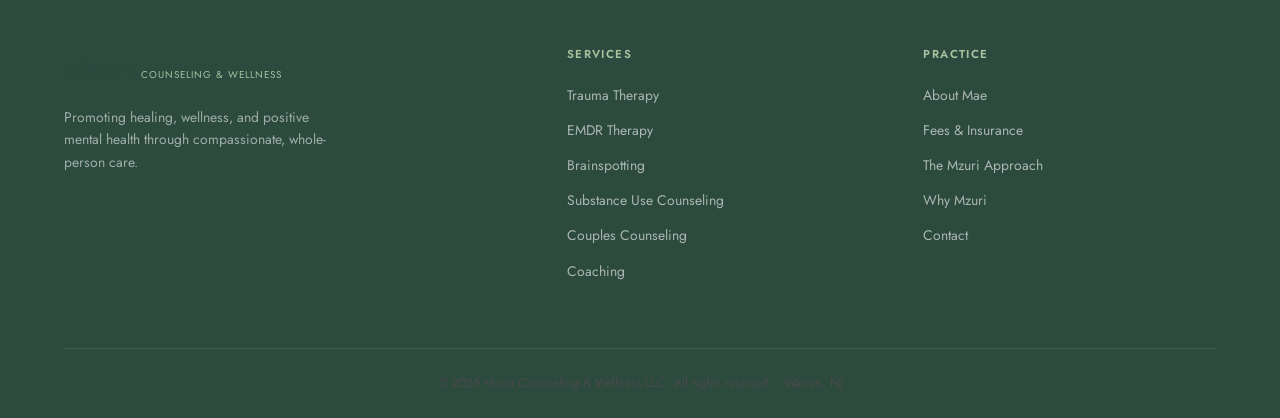
==== commit a30811f6: "Update about.html added rates to the header" ====
--- a/about.html
+++ b/about.html
@@ -24,6 +24,7 @@
         <ul>
           <li><a href="index.html" class="nav-link">Home</a></li>
           <li><a href="services.html" class="nav-link">Services</a></li>
+          <li><a href="rates.html" class="nav-link">Fees &amp; Insurance</a></li>
           <li><a href="about.html" class="nav-link active">About</a></li>
           <li><a href="index.html#contact" class="nav-link nav-cta">Book a Consultation</a></li>
         </ul>
